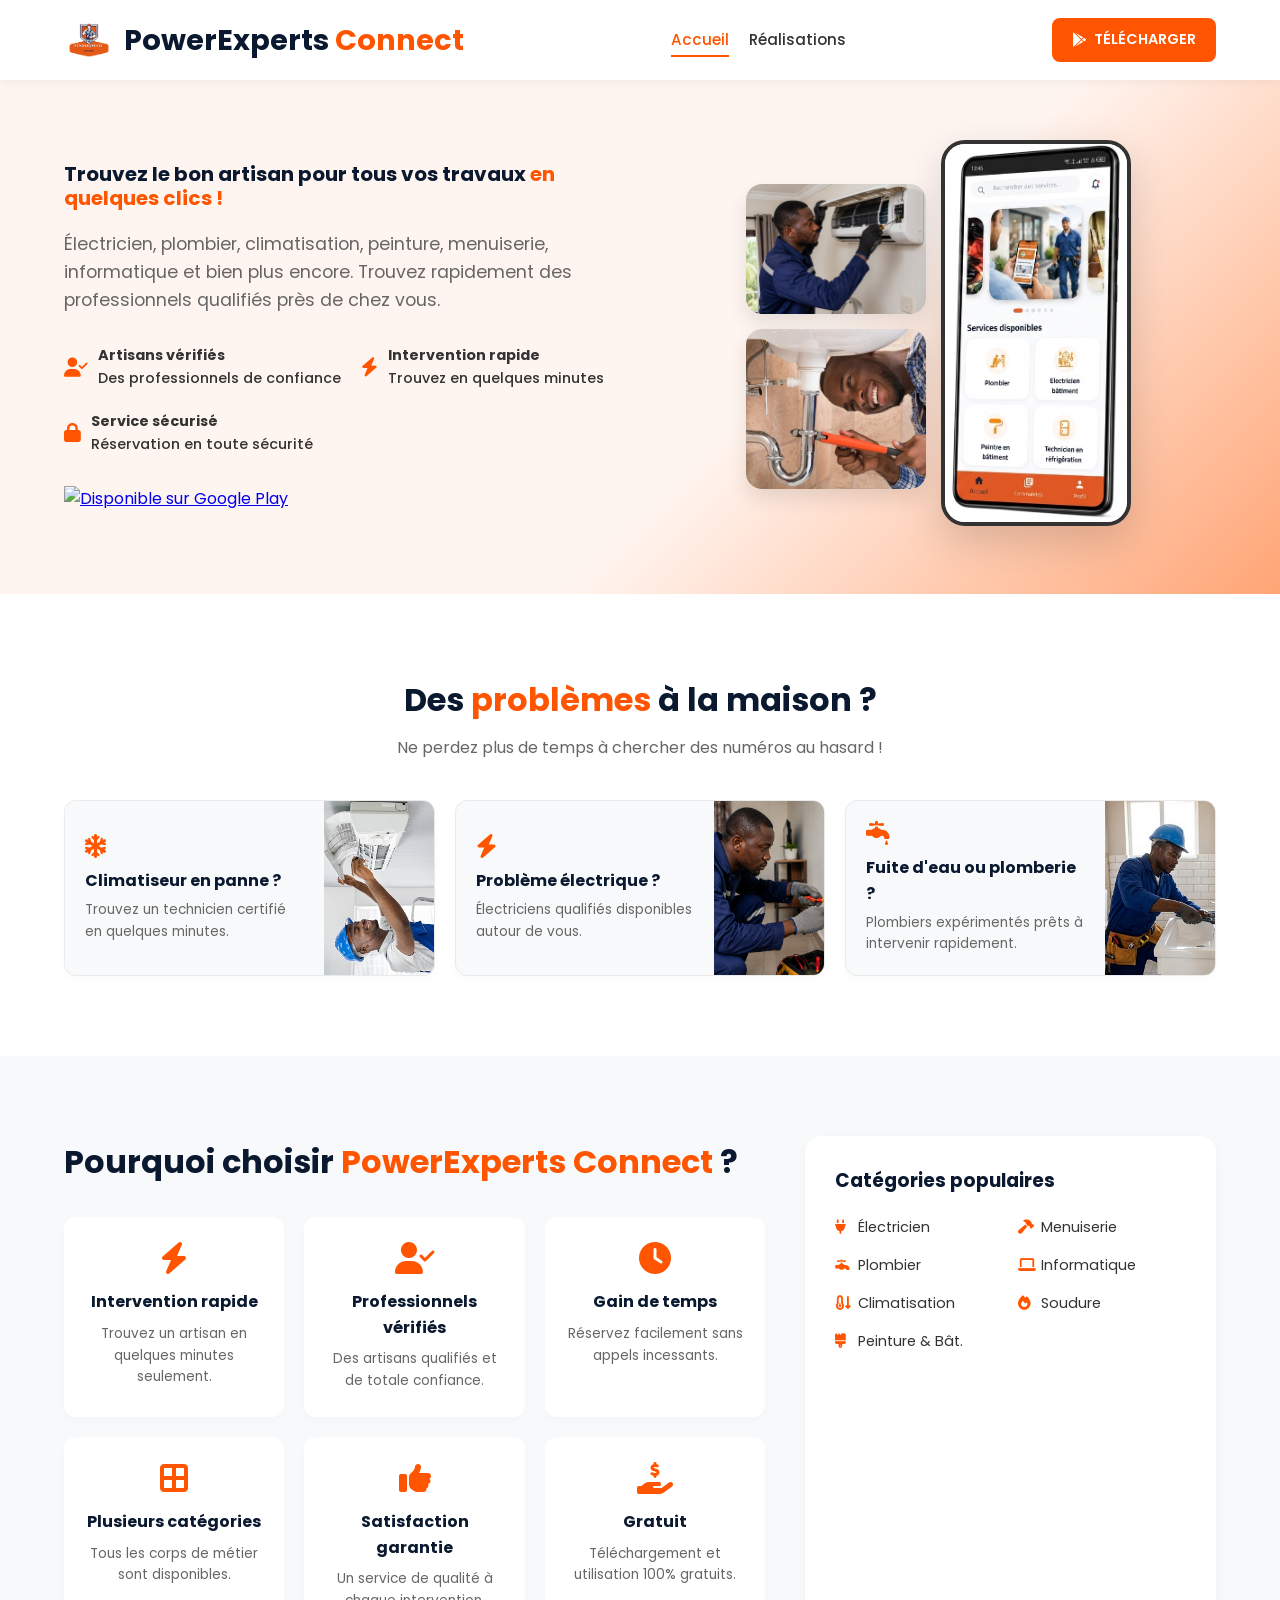
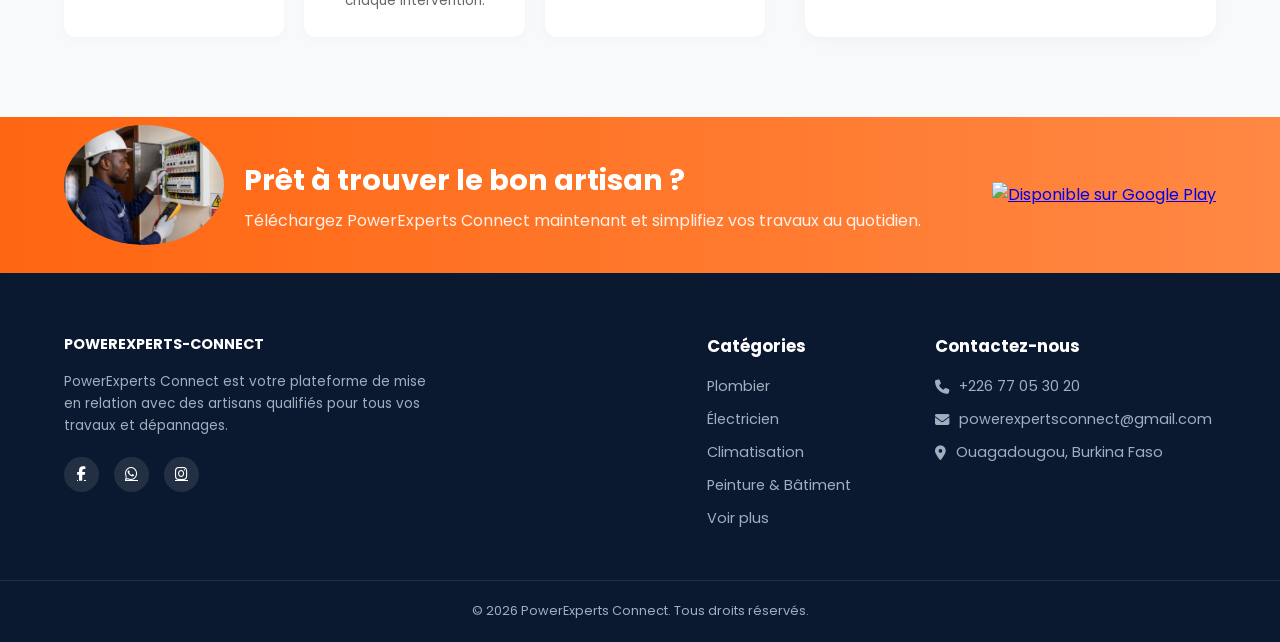
==== index.html @ 09ef93ac "Update index.html" ====
<!DOCTYPE html>
<html lang="fr">
<head>
    <meta charset="UTF-8">
    <meta name="viewport" content="width=device-width, initial-scale=1.0">
    <title>PowerExperts Connect - Trouvez le bon artisan en quelques clics</title>
    <!-- Font Awesome pour les icônes -->
    <link rel="stylesheet" href="https://cdnjs.cloudflare.com/ajax/libs/font-awesome/6.4.0/css/all.min.css">
    <!-- Google Fonts -->
    <link href="https://fonts.googleapis.com/css2?family=Poppins:wght@300;400;500;600;700&display=swap" rel="stylesheet">
    <link rel="stylesheet" href="style.css">
        <!-- Appel de votre fichier JavaScript externe -->
    <script src="script.js"></script>
</body>
</html>

    <!-- Meta Pixel Code -->
    <script>
    !function(f,b,e,v,n,t,s)
    {if(f.fbq)return;n=f.fbq=function(){n.callMethod?
    n.callMethod.apply(n,arguments):n.queue.push(arguments)};
    if(!f._fbq)f._fbq=n;n.push=n;n.loaded=!0;n.version='2.0';
    n.queue=[];t=b.createElement(e);t.async=!0;
    t.src=v;s=b.getElementsByTagName(e)[0];
    s.parentNode.insertBefore(t,s)}(window, document,'script',
    'https://connect.facebook.net/en_US/fbevents.js');
    fbq('init', '599701773181100');
    fbq('track', 'PageView');
    </script>
    <noscript><img height="1" width="1" style="display:none"
    src="https://www.facebook.com/tr?id=599701773181100&ev=PageView&noscript=1"
    /></noscript>
    <!-- End Meta Pixel Code -->
</head>
<body>

    <!-- Voile sombre d'arrière-plan quand le menu glisse (Placé avant le header) -->
    <div class="menu-overlay" id="menu-overlay"></div>

    <!-- --- HEADER / NAVIGATION --- -->
    <header>
        <div class="container">
            <nav>
                <!-- Bouton Menu Burger à gauche -->
                <div class="menu-toggle" id="mobile-menu">
                    <i class="fa-solid fa-bars"></i>
                </div>

                <!-- Logo au centre (sans le div interne superflus) -->
                <div class="logo">
                    <img src="images/logo.png" alt="Logo">
                    <h2>PowerExperts <span>Connect</span></h2>
                </div>

                <!-- Liens du menu (Volet coulissant depuis la gauche) -->
                <ul class="nav-links" id="nav-links">
                    <li class="close-menu" id="close-menu">
                        <i class="fa-solid fa-xmark"></i>
                    </li>
                    <li><a href="#" class="active">Accueil</a></li>
                    <li><a href="./realisation/index.html">Réalisations</a></li>
                </ul>

                <!-- Bouton Télécharger à droite -->
                <a href="https://play.google.com/store/apps/details?id=com.powerexperts.connect" target="_blank" onclick="fbq('track', 'Purchase',{value: 0.00, currency: 'XOF'});" rel="noopener noreferrer" class="btn-orange header-btn">
                    <i class="fa-brands fa-google-play"></i> TÉLÉCHARGER
                </a>
            </nav>
        </div>
    </header>

    <!-- --- HERO SECTION --- -->
    <section class="hero">
        <div class="container hero-grid">
            <div class="hero-content">
                <h1>Trouvez le bon artisan pour tous vos travaux <span>en quelques clics !</span></h1>
                <p>Électricien, plombier, climatisation, peinture, menuiserie, informatique et bien plus encore. Trouvez rapidement des professionnels qualifiés près de chez vous.</p>
                
                <div class="hero-features">
                    <div class="h-feat"><i class="fa-solid fa-user-check"></i> <span><strong>Artisans vérifiés</strong><br>Des professionnels de confiance</span></div>
                    <div class="h-feat"><i class="fa-solid fa-bolt"></i> <span><strong>Intervention rapide</strong><br>Trouvez en quelques minutes</span></div>
                    <div class="h-feat"><i class="fa-solid fa-lock"></i> <span><strong>Service sécurisé</strong><br>Réservation en toute sécurité</span></div>
                </div>

                <a href="https://play.google.com/store/apps/details?id=com.powerexperts.connect" target="_blank" onclick="fbq('track', 'Purchase',{value: 0.00, currency: 'XOF'});" rel="noopener noreferrer">
                    <img src="https://upload.wikimedia.org/wikipedia/commons/7/78/Google_Play_Store_badge_EN.svg" alt="Disponible sur Google Play" class="badge-google">
                </a>
            </div>

            <div class="hero-images">
                <div class="image-stack-left">
                    <div class="img-wrapper h-img-1">
                        <img src="images/technicien-clim.png" alt="Climatisation">
                    </div>
                    <div class="img-wrapper h-img-2">
                        <img src="images/technicien-plomb.jpg" alt="Électricité">
                    </div>
                </div>
                <div class="phone-mockup">
                    <img src="images/intclient.png" alt="Application Mockup" style="width: 100%; border-radius: 24px; border: 4px solid #333;">
                </div>
            </div>
        </div> 
    </section>

    <!-- --- PROBLEMS SECTION --- -->
    <section class="problems">
        <div class="container">
            <h2 class="section-title">Des <span>problèmes</span> à la maison ?</h2>
            <p class="section-subtitle">Ne perdez plus de temps à chercher des numéros au hasard !</p>
            
            <div class="problems-grid">
                <div class="prob-card">
                    <div class="prob-info">
                        <i class="fa-solid fa-snowflake"></i>
                        <h3>Climatiseur en panne ?</h3>
                        <p>Trouvez un technicien certifié en quelques minutes.</p>
                    </div>
                    <img src="images/technicien-clim.jpg" alt="Panne Clim" class="prob-img">
                </div>
                <div class="prob-card">
                    <div class="prob-info">
                        <i class="fa-solid fa-bolt"></i>
                        <h3>Problème électrique ?</h3>
                        <p>Électriciens qualifiés disponibles autour de vous.</p>
                    </div>
                    <img src="images/electricien.png" alt="Panne Électricité" class="prob-img">
                </div>
                <div class="prob-card">
                    <div class="prob-info">
                        <i class="fa-solid fa-faucet-drip"></i>
                        <h3>Fuite d'eau ou plomberie ?</h3>
                        <p>Plombiers expérimentés prêts à intervenir rapidement.</p>
                    </div>
                    <img src="images/plombier.jpg" alt="Fuite Plomberie" class="prob-img">
                </div>
            </div>
        </div>
    </section>

    <!-- --- WHY CHOOSE & CATEGORIES SECTION --- -->
    <section class="why-and-cats">
        <div class="container main-flex-container">
            
            <div class="why-section">
                <h2 class="section-title">Pourquoi choisir <span>PowerExperts Connect</span> ?</h2>
                <div class="why-grid">
                    <div class="why-card">
                        <i class="fa-solid fa-bolt"></i>
                        <h4>Intervention rapide</h4>
                        <p>Trouvez un artisan en quelques minutes seulement.</p>
                    </div>
                    <div class="why-card">
                        <i class="fa-solid fa-user-check"></i>
                        <h4>Professionnels vérifiés</h4>
                        <p>Des artisans qualifiés et de totale confiance.</p>
                    </div>
                    <div class="why-card">
                        <i class="fa-solid fa-clock"></i>
                        <h4>Gain de temps</h4>
                        <p>Réservez facilement sans appels incessants.</p>
                    </div>
                    <div class="why-card">
                        <i class="fa-solid fa-border-all"></i>
                        <h4>Plusieurs catégories</h4>
                        <p>Tous les corps de métier sont disponibles.</p>
                    </div>
                    <div class="why-card">
                        <i class="fa-solid fa-thumbs-up"></i>
                        <h4>Satisfaction garantie</h4>
                        <p>Un service de qualité à chaque intervention.</p>
                    </div>
                    <div class="why-card">
                        <i class="fa-solid fa-hand-holding-dollar"></i>
                        <h4>Gratuit</h4>
                        <p>Téléchargement et utilisation 100% gratuits.</p>
                    </div>
                </div>
            </div>

            <div class="cats-section">
                <h3 style="color: var(--dark-blue); margin-bottom: 15px;">Catégories populaires</h3>
                <ul class="cat-list">
                    <li class="cat-item"><i class="fa-solid fa-plug"></i> Électricien</li>
                    <li class="cat-item"><i class="fa-solid fa-hammer"></i> Menuiserie</li>
                    <li class="cat-item"><i class="fa-solid fa-faucet"></i> Plombier</li>
                    <li class="cat-item"><i class="fa-solid fa-laptop"></i> Informatique</li>
                    <li class="cat-item"><i class="fa-solid fa-temperature-arrow-down"></i> Climatisation</li>
                    <li class="cat-item"><i class="fa-solid fa-fire"></i> Soudure</li>
                    <li class="cat-item"><i class="fa-solid fa-brush"></i> Peinture & Bât.</li>
                </ul>
            </div>

        </div>
    </section>

    <!-- --- CTA BANNER --- -->
    <section class="cta-banner">
        <div class="container cta-flex">
            <div class="cta-left">
                <img src="images/elect.png" alt="Artisan" class="worker-img" style="border-radius: 50%;">
                <div class="cta-text">
                    <h2>Prêt à trouver le bon artisan ?</h2>
                    <p>Téléchargez PowerExperts Connect maintenant et simplifiez vos travaux au quotidien.</p>
                </div>
            </div>
            <div class="cta-right">
                <a href="https://play.google.com/store/apps/details?id=com.powerexperts.connect" target="_blank" onclick="fbq('track', 'Purchase',{value: 0.00, currency: 'XOF'});" rel="noopener noreferrer">
                    <img src="https://upload.wikimedia.org/wikipedia/commons/7/78/Google_Play_Store_badge_EN.svg" alt="Disponible sur Google Play" class="badge-google">
                </a>
            </div>
        </div>
    </section>

    <!-- --- FOOTER --- -->
    <footer>
        <div class="container footer-grid">
            <div class="footer-col">
                <h4 style="color: var(--white); font-weight: 700;">POWEREXPERTS-CONNECT</h4>
                <p style="margin-top: 15px; font-size: 0.85rem;">PowerExperts Connect est votre plateforme de mise en relation avec des artisans qualifiés pour tous vos travaux et dépannages.</p>
                <div class="social-links">
                    <a href="#"><i class="fa-brands fa-facebook-f"></i></a>
                    <a href="#"><i class="fa-brands fa-whatsapp"></i></a>
                    <a href="#"><i class="fa-brands fa-instagram"></i></a>
                </div>
            </div>
            <div class="footer-col">
                <!-- Liens rapides masqués -->
            </div>
            <div class="footer-col">
                <h3>Catégories</h3>
                <ul>
                    <li><a href="#">Plombier</a></li>
                    <li><a href="#">Électricien</a></li>
                    <li><a href="#">Climatisation</a></li>
                    <li><a href="#">Peinture & Bâtiment</a></li>
                    <li><a href="#">Voir plus</a></li>
                </ul>
            </div>
            <div class="footer-col">
                <h3>Contactez-nous</h3>
                <ul class="footer-contact">
                    <li><i class="fa-solid fa-phone"></i> +226 77 05 30 20</li>
                    <li><i class="fa-solid fa-envelope"></i> powerexpertsconnect@gmail.com</li>
                    <li><i class="fa-solid fa-location-dot"></i> Ouagadougou, Burkina Faso</li>
                </ul>
            </div>
        </div>
        <div class="footer-bottom">
            <p>&copy; 2026 PowerExperts Connect. Tous droits réservés.</p>
        </div>
    </footer>

    <!-- Script JavaScript pour l'ouverture/fermeture du menu latéral -->
    <script>
        document.addEventListener('DOMContentLoaded', () => {
            const mobileMenu = document.getElementById('mobile-menu');
            const closeMenu = document.getElementById('close-menu');
            const navLinks = document.getElementById('nav-links');
            const menuOverlay = document.getElementById('menu-overlay');

            if (mobileMenu && closeMenu && navLinks && menuOverlay) {
                // Ouvrir le menu latéral
                mobileMenu.addEventListener('click', () => {
                    navLinks.classList.add('active');
                    menuOverlay.classList.add('active');
                });

                // Fermer le menu latéral
                const hideMenu = () => {
                    navLinks.classList.remove('active');
                    menuOverlay.classList.remove('active');
                };

                closeMenu.addEventListener('click', hideMenu);
                menuOverlay.addEventListener('click', hideMenu);
            }
        });
    </script>
</body>
    </html>
---- style.css ----
/* --- VARIABLES ET CONFIGURATION DE BASE --- */
:root {
    --primary: #FF5500;
    --primary-hover: #e04b00;
    --dark-blue: #0A192F;
    --light-bg: #F8F9FA;
    --text-color: #333333;
    --gray-text: #666666;
    --white: #FFFFFF;
}

/* Sécurité anti-débordement horizontal sur tout le site */
html, body {
    max-width: 100%;
    overflow-x: hidden;
}

* {
    margin: 0;
    padding: 0;
    box-sizing: border-box;
    font-family: 'Poppins', sans-serif;
}

body {
    color: var(--text-color);
    line-height: 1.6;
    background-color: var(--white);
}

.container {
    width: 90%;
    max-width: 1200px;
    margin: 0 auto;
}

/* --- BOUTONS ET BADGES --- */
.btn-orange {
    background-color: var(--primary);
    color: var(--white);
    padding: 10px 20px;
    border-radius: 8px;
    text-decoration: none;
    font-weight: 600;
    font-size: 0.9rem;
    display: inline-flex;
    align-items: center;
    gap: 8px;
    transition: background 0.3s ease, transform 0.2s ease;
    border: none;
    cursor: pointer;
}

.btn-orange:hover {
    background-color: var(--primary-hover);
    transform: translateY(-2px);
}

.badge-google {
    height: 50px;
    transition: transform 0.2s ease;
}

.badge-google:hover {
    transform: scale(1.05);
}

/* --- HEADER & NAVIGATION --- */
header {
    background-color: var(--white);
    box-shadow: 0 2px 10px rgba(0,0,0,0.05);
    position: sticky;
    top: 0;
    z-index: 1000;
}

nav {
    display: flex;
    justify-content: space-between;
    align-items: center;
    padding: 15px 0;
}

.logo {
    display: flex;
    align-items: center;
    gap: 10px;
    font-weight: 700;
    font-size: 1.2rem;
    color: var(--dark-blue);
}

.logo img {
    height: 50px;
}

.logo span {
    color: var(--primary);
}

.nav-links {
    display: flex;
    list-style: none;
    gap: 20px;
}

.nav-links a {
    text-decoration: none;
    color: var(--text-color);
    font-weight: 500;
    font-size: 0.95rem;
    transition: color 0.3s;
}

.nav-links a:hover,
.nav-links a.active {
    color: var(--primary);
}

.nav-links a.active {
    border-bottom: 2px solid var(--primary);
    padding-bottom: 5px;
}

/* Bouton de fermeture du menu (Masqué par défaut sur PC) */
.close-menu {
    display: none;
}

.menu-toggle {
    display: none;
    font-size: 1.5rem;
    cursor: pointer;
    color: var(--dark-blue);
}

/* Voile d'arrière-plan (Masqué par défaut) */
.menu-overlay {
    display: none;
    position: fixed;
    top: 0;
    left: 0;
    width: 100%;
    height: 100vh;
    background: rgba(0, 0, 0, 0.5);
    z-index: 1500;
}

/* --- HERO SECTION --- */
.hero {
    background: linear-gradient(135deg, #FFF5F0 60%, #FFA575 100%);
    padding: 60px 0;
    position: relative;
    overflow: hidden;
}

.hero-grid {
    display: grid;
    grid-template-columns: 1fr 1fr;
    gap: 40px;
    align-items: center;
}

.hero-content h1 {
    font-size: 1.25rem;
    color: var(--dark-blue);
    line-height: 1.2;
    margin-bottom: 20px;
}

.hero-content h1 span {
    color: var(--primary);
}

.hero-content p {
    font-size: 1.1rem;
    color: var(--gray-text);
    margin-bottom: 30px;
}

.hero-features {
    display: flex;
    gap: 20px;
    margin-bottom: 30px;
    flex-wrap: wrap;
}

.h-feat {
    display: flex;
    align-items: center;
    gap: 10px;
    font-size: 0.9rem;
    font-weight: 500;
}

.h-feat i {
    color: var(--primary);
    font-size: 1.2rem;
}

.hero-images {
    display: flex;
    gap: 15px;
    align-items: center;
    justify-content: center;
}

.image-stack-left {
    display: flex;
    flex-direction: column;
    gap: 15px;
}

.img-wrapper {
    border-radius: 16px;
    overflow: hidden;
    box-shadow: 0 10px 20px rgba(0,0,0,0.1);
}

.img-wrapper img {
    width: 100%;
    height: 100%;
    object-fit: cover;
    display: block;
}

.h-img-1 { width: 180px; height: 130px; }
.h-img-2 { width: 180px; height: 160px; }
.phone-mockup { width: 190px; height: auto; filter: drop-shadow(0px 15px 20px rgba(0,0,0,0.15)); }

/* --- SECTION PROBLEMES --- */
.problems {
    padding: 80px 0;
    text-align: center;
}

.section-title {
    font-size: 2rem;
    color: var(--dark-blue);
    margin-bottom: 10px;
}

.section-title span {
    color: var(--primary);
}

.section-subtitle {
    color: var(--gray-text);
    margin-bottom: 40px;
}

.problems-grid {
    display: grid;
    grid-template-columns: repeat(3, 1fr);
    gap: 20px;
}

.prob-card {
    background: var(--light-bg);
    border-radius: 12px;
    display: flex;
    align-items: center;
    overflow: hidden;
    text-align: left;
    box-shadow: 0 4px 6px rgba(0,0,0,0.02);
    border: 1px solid #EAEAEA;
}

.prob-info {
    padding: 20px;
    flex: 1;
}

.prob-info i {
    font-size: 1.5rem;
    color: var(--primary);
    margin-bottom: 10px;
    display: block;
}

.prob-info h3 {
    font-size: 1rem;
    margin-bottom: 5px;
    color: var(--dark-blue);
}

.prob-info p {
    font-size: 0.85rem;
    color: var(--gray-text);
}

.prob-img {
    width: 110px;
    height: 100%;
    object-fit: cover;
}

/* --- WHY CHOOSE & CATEGORIES --- */
.why-and-cats {
    background-color: var(--light-bg);
    padding: 80px 0;
}

.main-flex-container {
    display: flex;
    gap: 40px;
}

.why-section {
    flex: 2;
}

.cats-section {
    flex: 1;
    background: var(--white);
    padding: 30px;
    border-radius: 16px;
    box-shadow: 0 4px 15px rgba(0,0,0,0.03);
}

.why-grid {
    display: grid;
    grid-template-columns: repeat(3, 1fr);
    gap: 20px;
    margin-top: 30px;
}

.why-card {
    background: var(--white);
    padding: 25px 20px;
    border-radius: 12px;
    text-align: center;
    box-shadow: 0 4px 10px rgba(0,0,0,0.02);
}

.why-card i {
    font-size: 2rem;
    color: var(--primary);
    margin-bottom: 15px;
}

.why-card h4 {
    font-size: 1rem;
    margin-bottom: 8px;
    color: var(--dark-blue);
}

.why-card p {
    font-size: 0.85rem;
    color: var(--gray-text);
}

.cat-list {
    display: grid;
    grid-template-columns: 1fr 1fr;
    gap: 15px;
    margin: 20px 0;
    list-style: none;
}

.cat-item {
    display: flex;
    align-items: center;
    gap: 8px;
    font-size: 0.9rem;
    color: var(--text-color);
}

.cat-item i {
    color: var(--primary);
    width: 15px;
}

/* --- BANNIERE CTA --- */
.cta-banner {
    background: linear-gradient(90deg, #FF6611 0%, #FF8844 100%);
    padding: 40px 0;
    color: var(--white);
}

.cta-flex {
    display: flex;
    justify-content: space-between;
    align-items: center;
    gap: 20px;
}

.cta-left {
    display: flex;
    align-items: center;
    gap: 20px;
}

.worker-img {
    height: 120px;
    margin-top: -60px;
    margin-bottom: -40px;
    object-fit: contain;
}

.cta-text h2 {
    font-size: 1.8rem;
    margin-bottom: 5px;
}

.cta-text p {
    font-size: 1rem;
    opacity: 0.9;
}

/* --- FOOTER --- */
footer {
    background-color: var(--dark-blue);
    color: #A0AEC0;
    padding: 60px 0 20px 0;
    font-size: 0.9rem;
}

.footer-grid {
    display: grid;
    grid-template-columns: 2fr 1fr 1fr 1.5fr;
    gap: 40px;
    margin-bottom: 40px;
}

.footer-col h3, .footer-col h4 {
    color: var(--white);
    margin-bottom: 15px;
}

.footer-col ul {
    list-style: none;
}

.footer-col ul li {
    margin-bottom: 10px;
}

.footer-col ul li a {
    color: #A0AEC0;
    text-decoration: none;
    transition: color 0.3s;
}

.footer-col ul li a:hover {
    color: var(--white);
}

.footer-contact li {
    display: flex;
    align-items: center;
    gap: 10px;
    margin-bottom: 12px;
}

.social-links {
    display: flex;
    gap: 15px;
    margin-top: 20px;
}

.social-links a {
    color: var(--white);
    background: rgba(255,255,255,0.1);
    width: 35px;
    height: 35px;
    display: flex;
    align-items: center;
    justify-content: center;
    border-radius: 50%;
    transition: background 0.3s;
}

.social-links a:hover {
    background: var(--primary);
}

.footer-bottom {
    text-align: center;
    border-top: 1px solid rgba(255,255,255,0.1);
    padding-top: 20px;
    font-size: 0.8rem;
}

/* ==========================================
   OPTIMISATION RESPONSIVE (TABLETTE & MOBILE)
   ========================================== */

/* TABLETTES (Moins de 992px) */
@media (max-width: 992px) {
    .hero-grid, 
    .problems-grid, 
    .main-flex-container {
        grid-template-columns: 1fr;
    }

    .main-flex-container {
        flex-direction: column;
    }

    .footer-grid {
        grid-template-columns: 1fr 1fr;
    }

    .hero-content {
        text-align: center;
    }

    .hero-features {
        justify-content: center;
    }

    .cta-flex, .cta-left {
        flex-direction: column;
        text-align: center;
    }

    .worker-img {
        display: none;
    }
}

/* SMARTPHONES ANDROID (Moins de 768px) */
@media (max-width: 768px) {
    nav {
        padding: 10px 0;
        gap: 8px;
    }

    .logo img {
        height: 26px;
    }

    .logo {
        font-size: 0.75rem;
        white-space: nowrap;
    }

    .menu-toggle {
        display: block;
    }

    /* --- PANNEAU COULISSANT DU MENU (DEPUIS LA GAUCHE) --- */
    .nav-links {
        display: flex;
        flex-direction: column;
        position: fixed;
        top: 0;
        left: -280px; /* Masqué hors écran sur la gauche */
        width: 250px;
        height: 100vh;
        background-color: var(--white);
        box-shadow: 2px 0 10px rgba(0, 0, 0, 0.15);
        padding: 60px 20px 20px 25px;
        gap: 20px;
        z-index: 2000;
        transition: left 0.3s ease-in-out;
    }

    /* Classe activée en JS lors du clic sur le burger */
    .nav-links.active {
        left: 0;
    }

    /* Croix de fermeture du menu mobile */
    .close-menu {
        display: block;
        position: absolute;
        top: 20px;
        right: 20px;
        font-size: 1.5rem;
        cursor: pointer;
        color: var(--dark-blue);
    }

    /* Voile sombre d'arrière-plan */
    .menu-overlay.active {
        display: block;
    }

    /* Bouton d'en-tête compact */
    .header-btn {
        padding: 5px 8px;
        font-size: 0.65rem;
        white-space: nowrap;
    }

    .hero {
        padding: 30px 0;
    }

    .hero-content h1 {
        font-size: 1.4rem;
    }

    .hero-content p {
        font-size: 0.95rem;
    }

    .hero-features {
        flex-direction: column;
        align-items: center;
    }

    .h-feat {
        width: 100%;
        max-width: 280px;
        justify-content: flex-start;
    }

    /* AFFICHAGE DES 3 IMAGES SUR MOBILE */
    .hero-images {
        display: flex;
        gap: 10px;
        align-items: center;
        justify-content: center;
        width: 100%;
        margin-top: 20px;
    }

    .image-stack-left {
        display: flex;
        flex-direction: column;
        gap: 8px;
    }

    .h-img-1 { 
        width: 100px; 
        height: 75px; 
    }
    
    .h-img-2 { 
        width: 100px; 
        height: 90px; 
    }

    .phone-mockup { 
        width: 120px; 
        height: auto; 
    }

    /* Grilles adaptées pour mobile */
    .problems-grid,
    .why-grid,
    .footer-grid {
        grid-template-columns: 1fr;
    }

    .prob-card {
        flex-direction: column;
        text-align: center;
    }

    .prob-img {
        width: 100%;
        height: 140px;
    }

    .cat-list {
        grid-template-columns: 1fr;
    }
    }
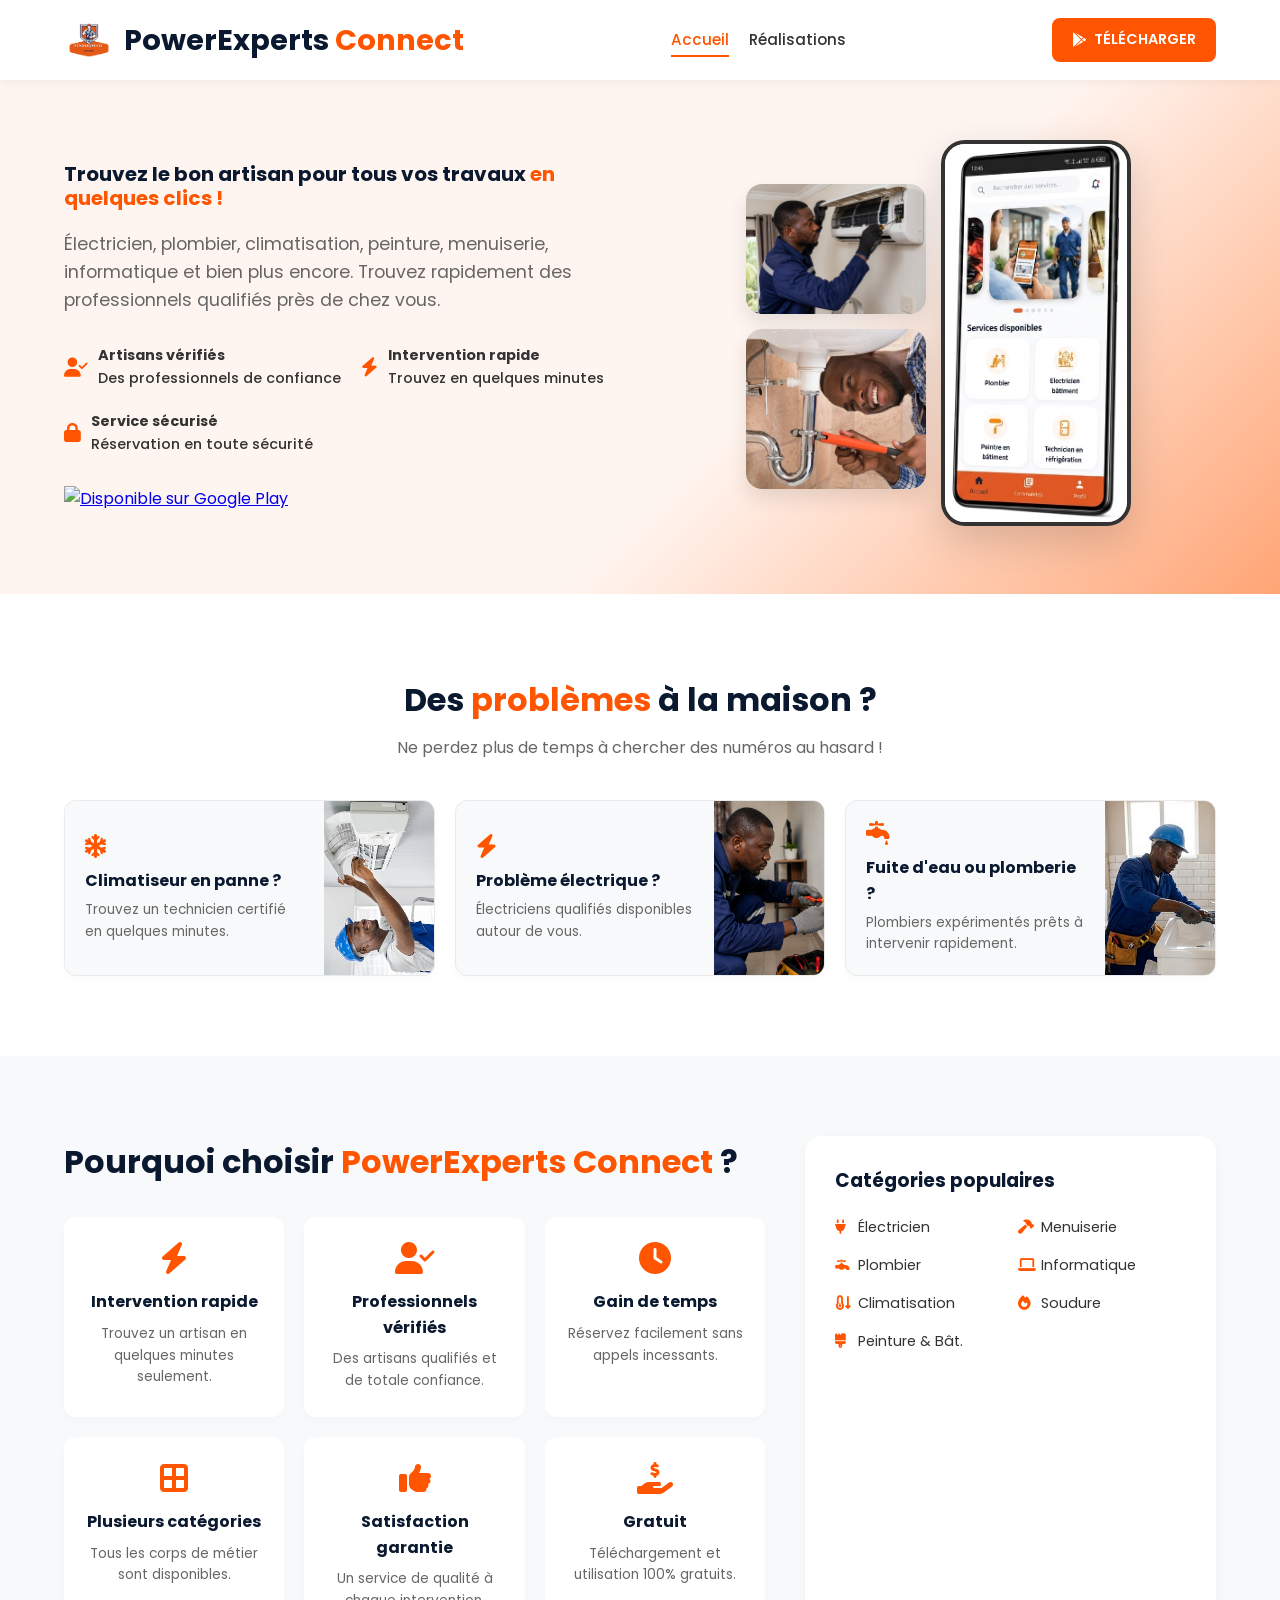
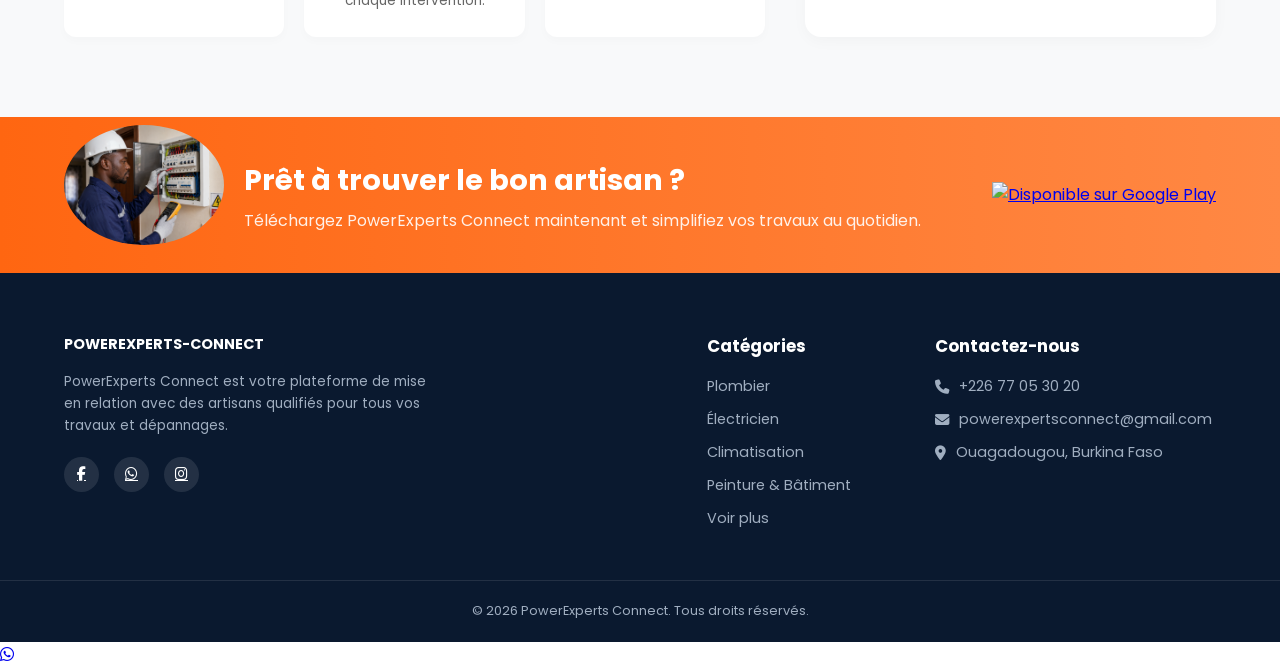
==== commit 567c64c3: "Update index.html" ====
--- a/index.html
+++ b/index.html
@@ -9,10 +9,6 @@
     <!-- Google Fonts -->
     <link href="https://fonts.googleapis.com/css2?family=Poppins:wght@300;400;500;600;700&display=swap" rel="stylesheet">
     <link rel="stylesheet" href="style.css">
-        <!-- Appel de votre fichier JavaScript externe -->
-    <script src="script.js"></script>
-</body>
-</html>
 
     <!-- Meta Pixel Code -->
     <script>
@@ -34,7 +30,7 @@
 </head>
 <body>
 
-    <!-- Voile sombre d'arrière-plan quand le menu glisse (Placé avant le header) -->
+    <!-- Voile sombre d'arrière-plan quand le menu glisse -->
     <div class="menu-overlay" id="menu-overlay"></div>
 
     <!-- --- HEADER / NAVIGATION --- -->
@@ -46,7 +42,7 @@
                     <i class="fa-solid fa-bars"></i>
                 </div>
 
-                <!-- Logo au centre (sans le div interne superflus) -->
+                <!-- Logo au centre -->
                 <div class="logo">
                     <img src="images/logo.png" alt="Logo">
                     <h2>PowerExperts <span>Connect</span></h2>
@@ -58,7 +54,7 @@
                         <i class="fa-solid fa-xmark"></i>
                     </li>
                     <li><a href="#" class="active">Accueil</a></li>
-                    <li><a href="./realisation/index.html">Réalisations</a></li>
+                    <li><a href="realisation/index.html">Réalisations</a></li>
                 </ul>
 
                 <!-- Bouton Télécharger à droite -->
@@ -251,32 +247,16 @@
         </div>
     </footer>
 
-    <!-- Script JavaScript pour l'ouverture/fermeture du menu latéral -->
-    <script>
-        document.addEventListener('DOMContentLoaded', () => {
-            const mobileMenu = document.getElementById('mobile-menu');
-            const closeMenu = document.getElementById('close-menu');
-            const navLinks = document.getElementById('nav-links');
-            const menuOverlay = document.getElementById('menu-overlay');
-
-            if (mobileMenu && closeMenu && navLinks && menuOverlay) {
-                // Ouvrir le menu latéral
-                mobileMenu.addEventListener('click', () => {
-                    navLinks.classList.add('active');
-                    menuOverlay.classList.add('active');
-                });
-
-                // Fermer le menu latéral
-                const hideMenu = () => {
-                    navLinks.classList.remove('active');
-                    menuOverlay.classList.remove('active');
-                };
-
-                closeMenu.addEventListener('click', hideMenu);
-                menuOverlay.addEventListener('click', hideMenu);
-            }
-        });
-    </script>
+    <!-- --- BOUTON FLOTTANT WHATSAPP --- -->
+    <a href="https://wa.me/22677053020?text=Bonjour%20PowerExperts%20Connect.%20Je%20vous%20contacte%20via%20votre%20site%20web.%20Voici%20mon%20besoin%20%3A" 
+       class="whatsapp-float" 
+       target="_blank" 
+       rel="noopener noreferrer" 
+       onclick="fbq('track', 'Purchase', {value: 0.00, currency: 'XOF'});">
+        <i class="fa-brands fa-whatsapp"></i>
+    </a>
+
+    <!-- Script JavaScript pour le menu mobile -->
+    <script src="script.js"></script>
 </body>
-    </html>
-                    
+</html>
--- a/style.css
+++ b/style.css
@@ -660,4 +660,10 @@
         grid-template-columns: 1fr;
     }
     }
+@media (max-width: 768px) {
+    .logo h2 {
+        font-size: 0.75rem !important;
+    }
+        }
     
+    
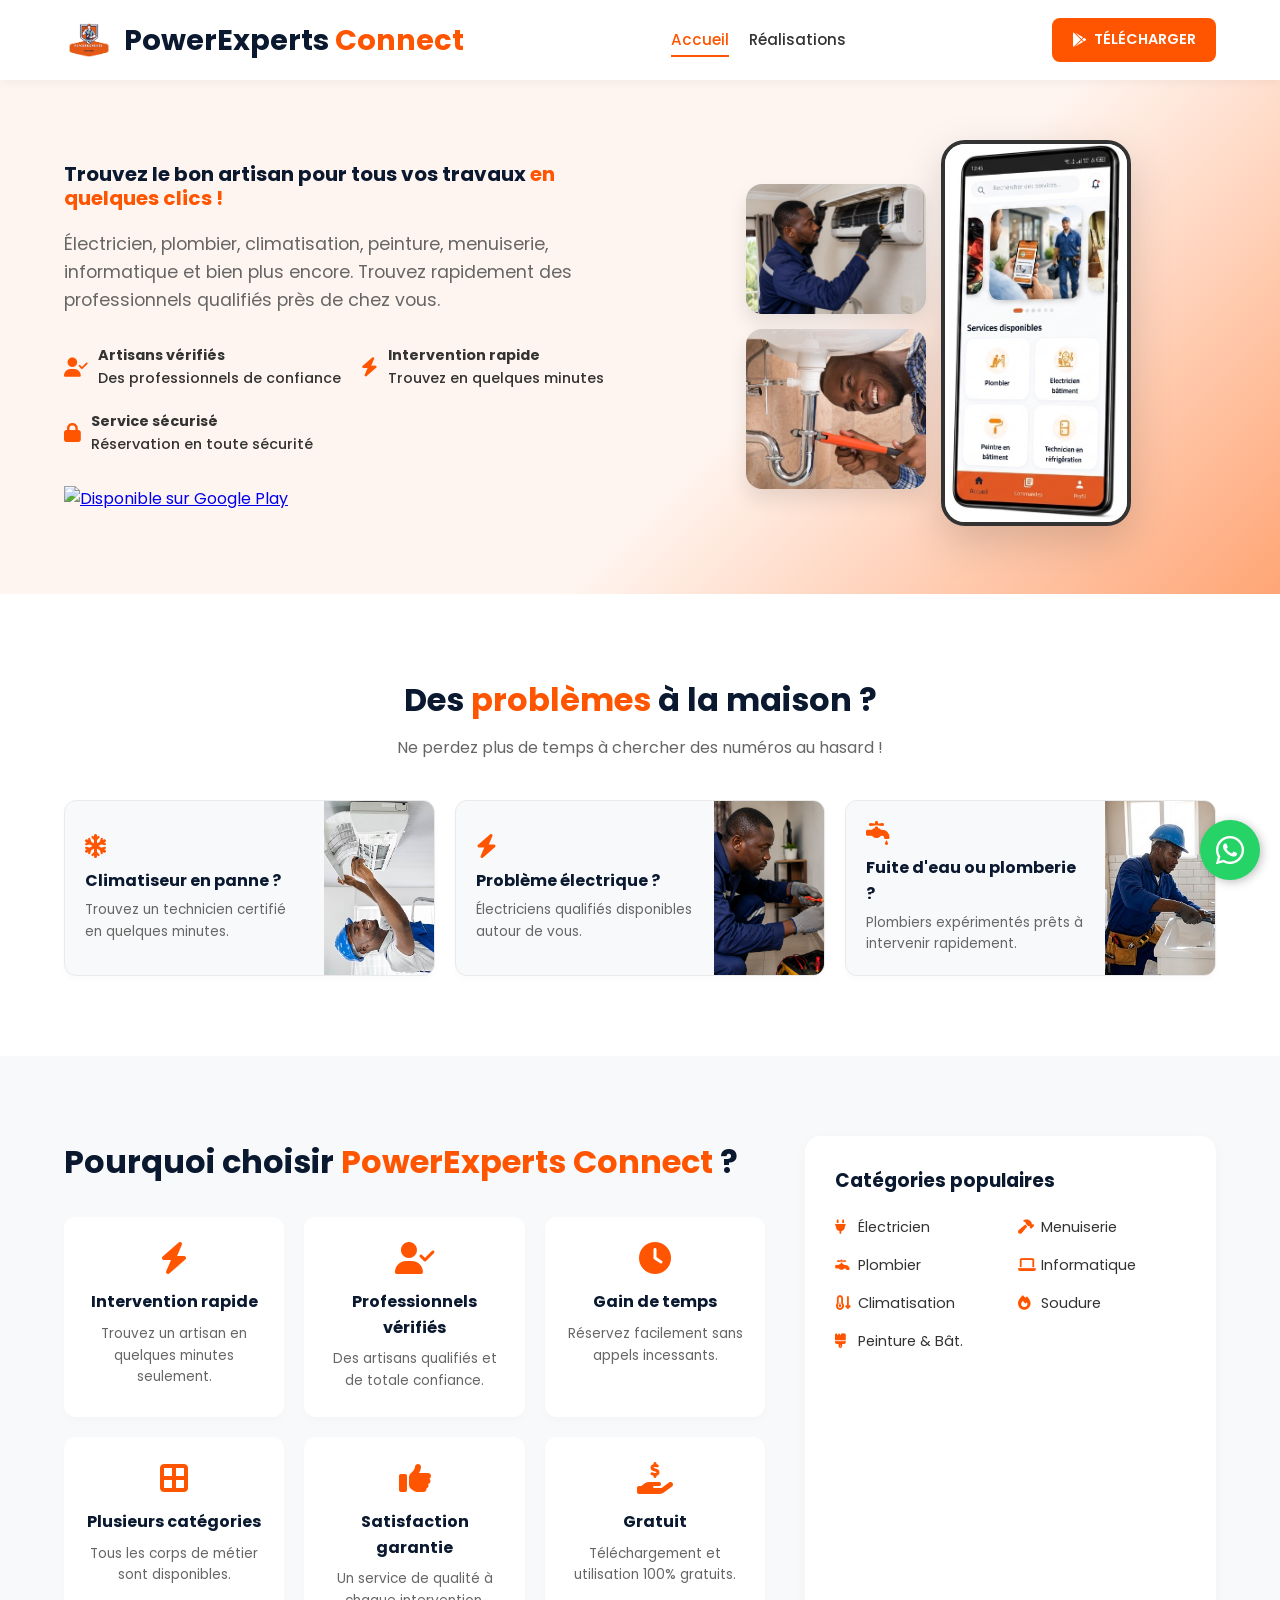
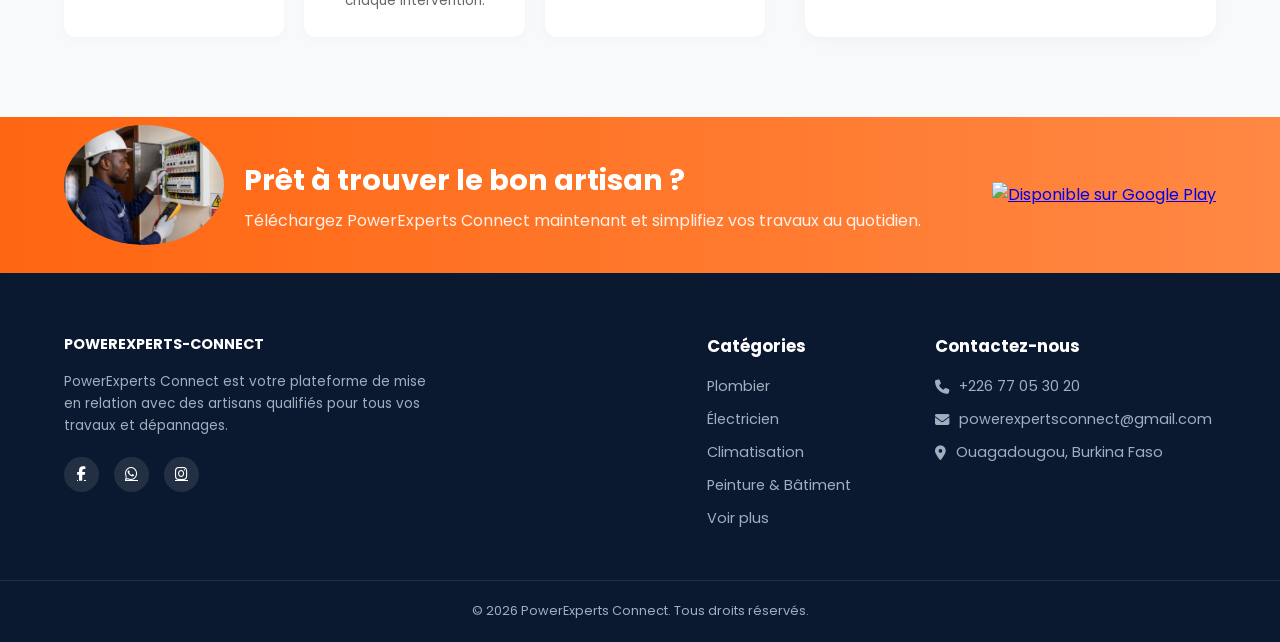
==== commit 717ec094: "Update index.html" ====
--- a/index.html
+++ b/index.html
@@ -248,7 +248,7 @@
     </footer>
 
     <!-- --- BOUTON FLOTTANT WHATSAPP --- -->
-    <a href="https://wa.me/22677053020?text=Bonjour%20PowerExperts%20Connect.%20Je%20vous%20contacte%20via%20votre%20site%20web.%20Voici%20mon%20besoin%20%3A" 
+    <a href="https://wa.me/22602939134?text=Bonjour%20PowerExperts%20Connect.%20Je%20vous%20contacte%20via%20votre%20site%20web.%20Voici%20mon%20besoin%20%3A" 
        class="whatsapp-float" 
        target="_blank" 
        rel="noopener noreferrer" 
--- a/style.css
+++ b/style.css
@@ -482,6 +482,33 @@
     font-size: 0.8rem;
 }
 
+/* --- BOUTON FLOTTANT WHATSAPP --- */
+.whatsapp-float {
+    position: fixed;
+    bottom: 20px;
+    right: 20px;
+    width: 60px;
+    height: 60px;
+    background-color: #25d366;
+    color: #FFF;
+    border-radius: 50px;
+    text-align: center;
+    font-size: 32px;
+    box-shadow: 2px 2px 10px rgba(0, 0, 0, 0.25);
+    z-index: 1000;
+    display: flex;
+    align-items: center;
+    justify-content: center;
+    text-decoration: none;
+    transition: transform 0.3s ease, background-color 0.3s ease;
+}
+
+.whatsapp-float:hover {
+    transform: scale(1.1);
+    background-color: #128c7e;
+    color: #FFF;
+}
+
 /* ==========================================
    OPTIMISATION RESPONSIVE (TABLETTE & MOBILE)
    ========================================== */
@@ -534,6 +561,10 @@
     .logo {
         font-size: 0.75rem;
         white-space: nowrap;
+    }
+
+    .logo h2 {
+        font-size: 0.75rem !important;
     }
 
     .menu-toggle {
@@ -659,11 +690,13 @@
     .cat-list {
         grid-template-columns: 1fr;
     }
-    }
-@media (max-width: 768px) {
-    .logo h2 {
-        font-size: 0.75rem !important;
-    }
-        }
-    
-    
+
+    /* Ajustement du bouton flottant WhatsApp sur mobile */
+    .whatsapp-float {
+        width: 50px;
+        height: 50px;
+        font-size: 28px;
+        bottom: 15px;
+        right: 15px;
+    }
+}
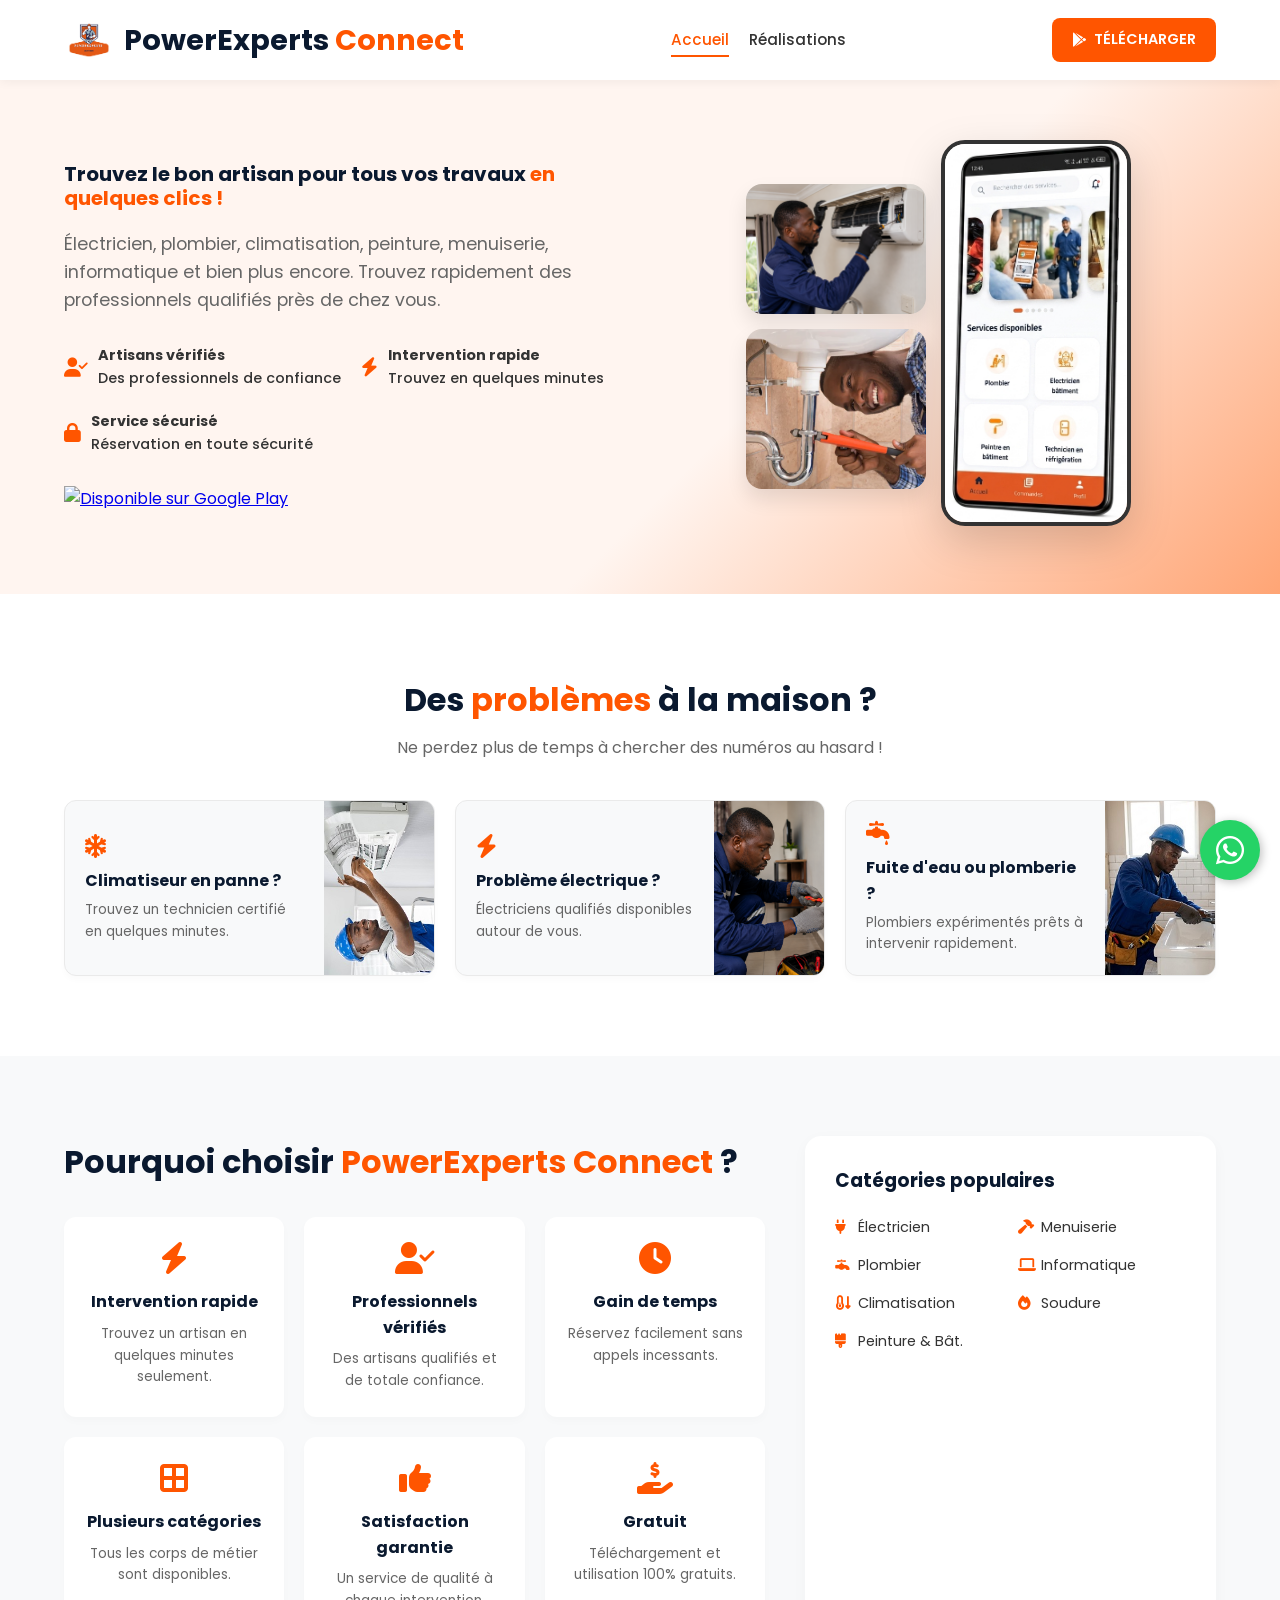
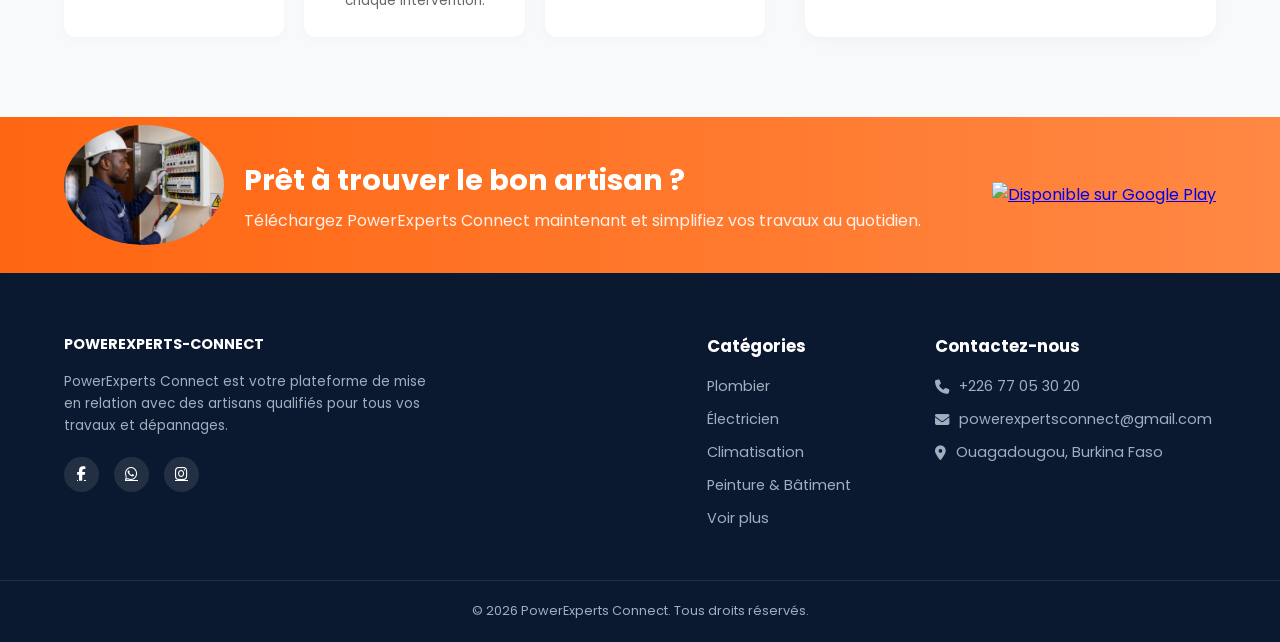
==== commit 6b0b7a36: "Update index.html" ====
--- a/index.html
+++ b/index.html
@@ -58,7 +58,7 @@
                 </ul>
 
                 <!-- Bouton Télécharger à droite -->
-                <a href="https://play.google.com/store/apps/details?id=com.powerexperts.connect" target="_blank" onclick="fbq('track', 'Purchase',{value: 0.00, currency: 'XOF'});" rel="noopener noreferrer" class="btn-orange header-btn">
+                <a href="https://play.google.com/store/apps/details?id=com.powerexperts.connect" target="_blank" onclick="fbq('track', 'Purchase',{value: 1, currency: 'XOF'});" rel="noopener noreferrer" class="btn-orange header-btn">
                     <i class="fa-brands fa-google-play"></i> TÉLÉCHARGER
                 </a>
             </nav>
@@ -78,7 +78,7 @@
                     <div class="h-feat"><i class="fa-solid fa-lock"></i> <span><strong>Service sécurisé</strong><br>Réservation en toute sécurité</span></div>
                 </div>
 
-                <a href="https://play.google.com/store/apps/details?id=com.powerexperts.connect" target="_blank" onclick="fbq('track', 'Purchase',{value: 0.00, currency: 'XOF'});" rel="noopener noreferrer">
+                <a href="https://play.google.com/store/apps/details?id=com.powerexperts.connect" target="_blank" onclick="fbq('track', 'Purchase',{value: 1, currency: 'XOF'});" rel="noopener noreferrer">
                     <img src="https://upload.wikimedia.org/wikipedia/commons/7/78/Google_Play_Store_badge_EN.svg" alt="Disponible sur Google Play" class="badge-google">
                 </a>
             </div>
@@ -201,7 +201,7 @@
                 </div>
             </div>
             <div class="cta-right">
-                <a href="https://play.google.com/store/apps/details?id=com.powerexperts.connect" target="_blank" onclick="fbq('track', 'Purchase',{value: 0.00, currency: 'XOF'});" rel="noopener noreferrer">
+                <a href="https://play.google.com/store/apps/details?id=com.powerexperts.connect" target="_blank" onclick="fbq('track', 'Purchase',{value: 1, currency: 'XOF'});" rel="noopener noreferrer">
                     <img src="https://upload.wikimedia.org/wikipedia/commons/7/78/Google_Play_Store_badge_EN.svg" alt="Disponible sur Google Play" class="badge-google">
                 </a>
             </div>
@@ -252,7 +252,7 @@
        class="whatsapp-float" 
        target="_blank" 
        rel="noopener noreferrer" 
-       onclick="fbq('track', 'Purchase', {value: 0.00, currency: 'XOF'});">
+       onclick="fbq('track', 'Purchase', {value: 1, currency: 'XOF'});">
         <i class="fa-brands fa-whatsapp"></i>
     </a>
 
--- a/style.css
+++ b/style.css
@@ -12,7 +12,7 @@
 /* Sécurité anti-débordement horizontal sur tout le site */
 html, body {
     max-width: 100%;
-    overflow-x: hidden;
+    overflow-x: clip;
 }
 
 * {
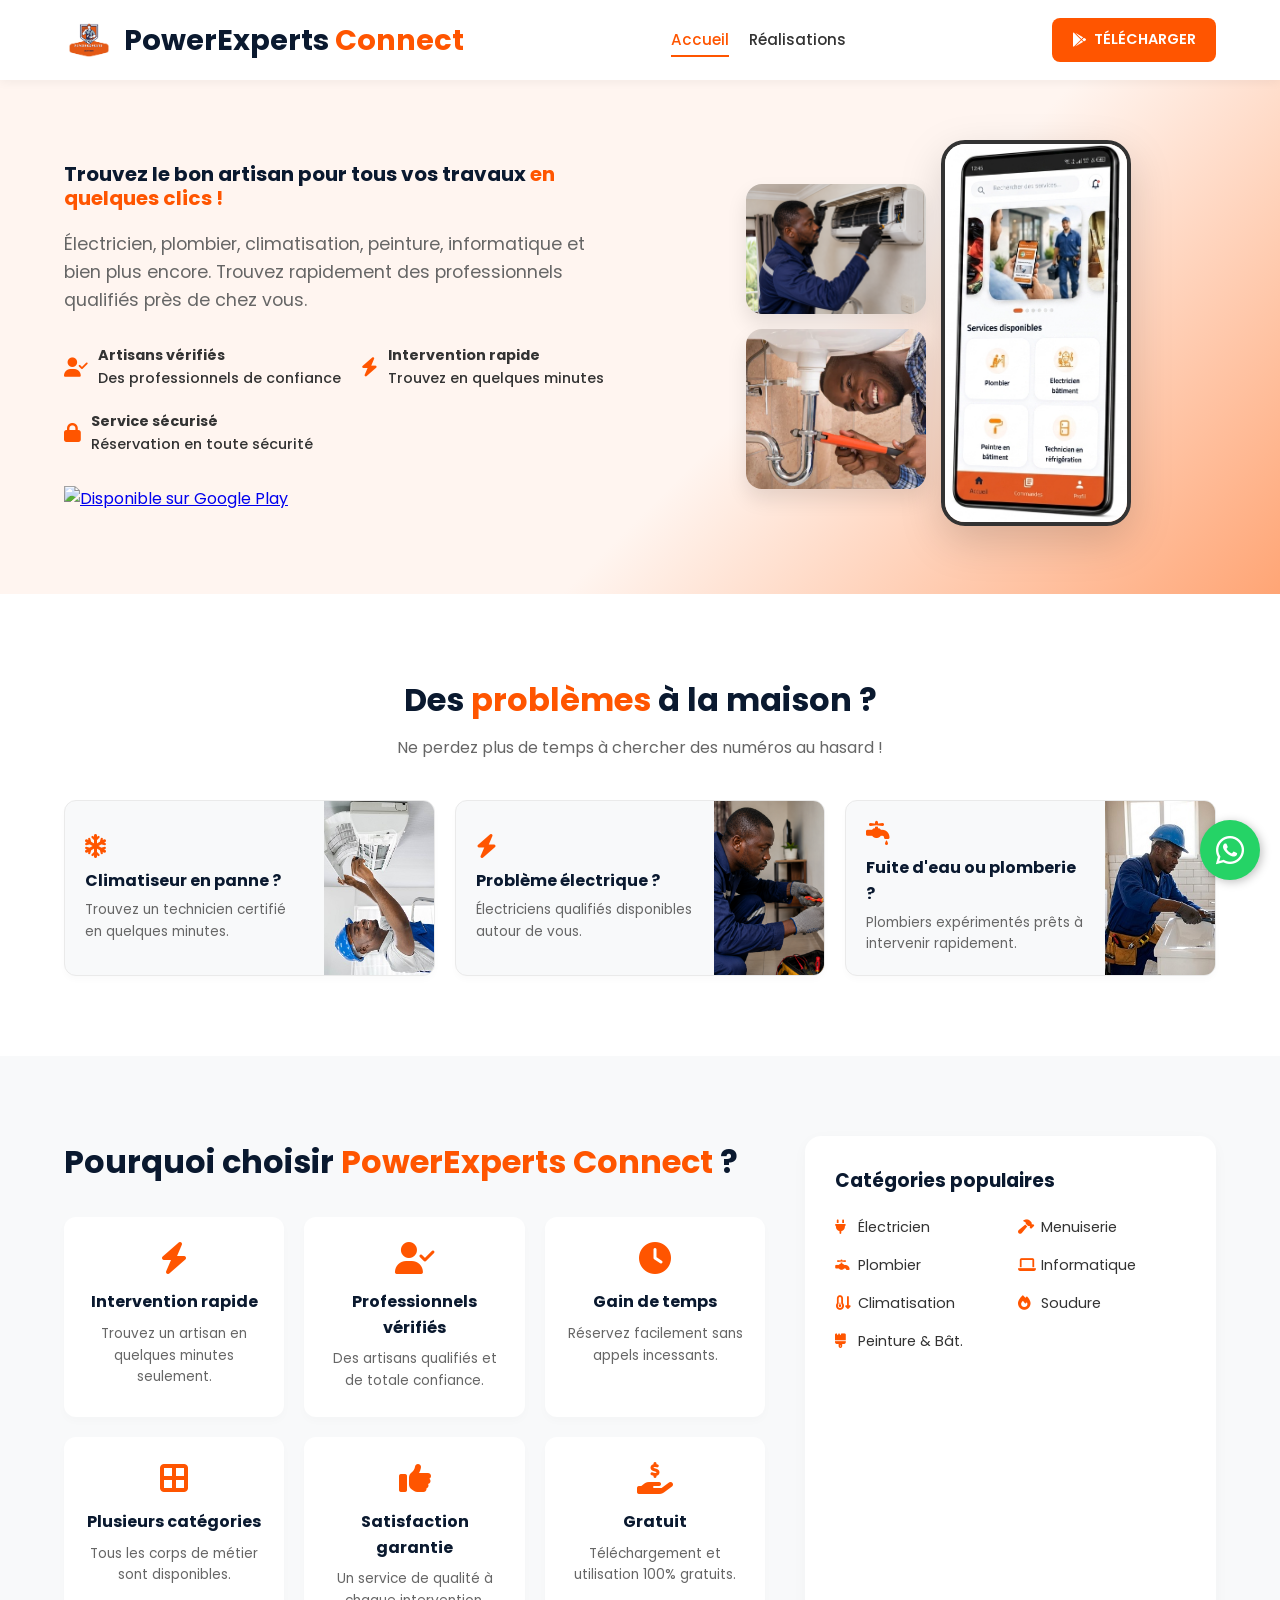
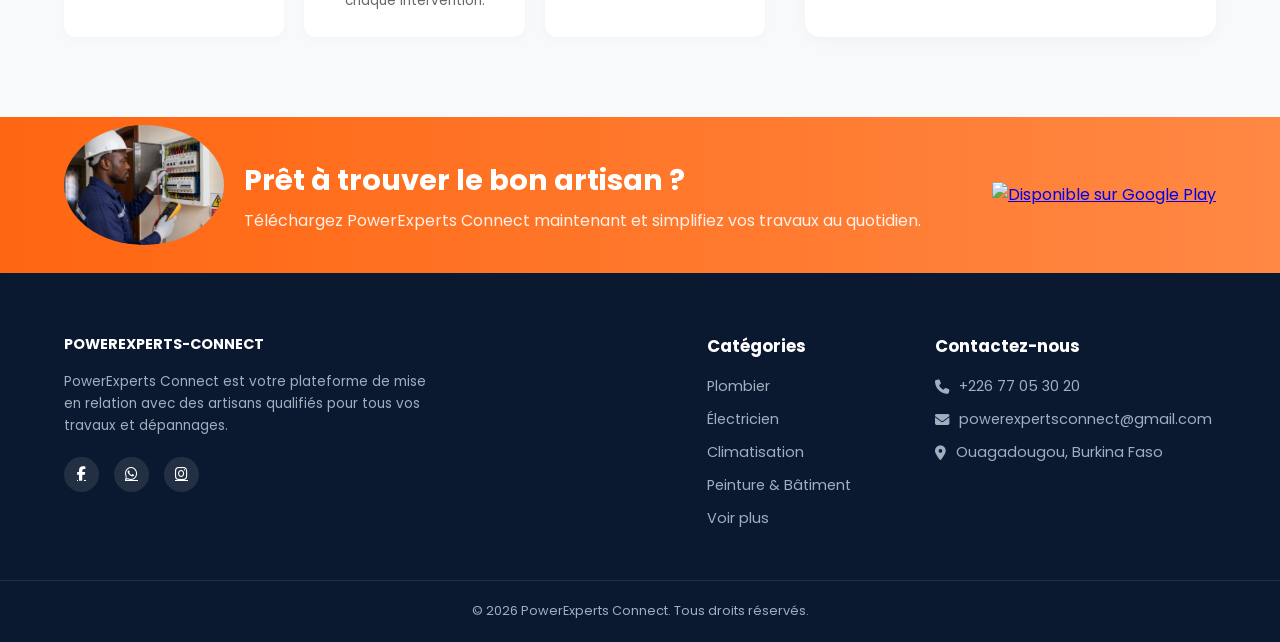
==== commit 7611215c: "Update index.html" ====
--- a/index.html
+++ b/index.html
@@ -70,7 +70,7 @@
         <div class="container hero-grid">
             <div class="hero-content">
                 <h1>Trouvez le bon artisan pour tous vos travaux <span>en quelques clics !</span></h1>
-                <p>Électricien, plombier, climatisation, peinture, menuiserie, informatique et bien plus encore. Trouvez rapidement des professionnels qualifiés près de chez vous.</p>
+                <p>Électricien, plombier, climatisation, peinture, informatique et bien plus encore. Trouvez rapidement des professionnels qualifiés près de chez vous.</p>
                 
                 <div class="hero-features">
                     <div class="h-feat"><i class="fa-solid fa-user-check"></i> <span><strong>Artisans vérifiés</strong><br>Des professionnels de confiance</span></div>
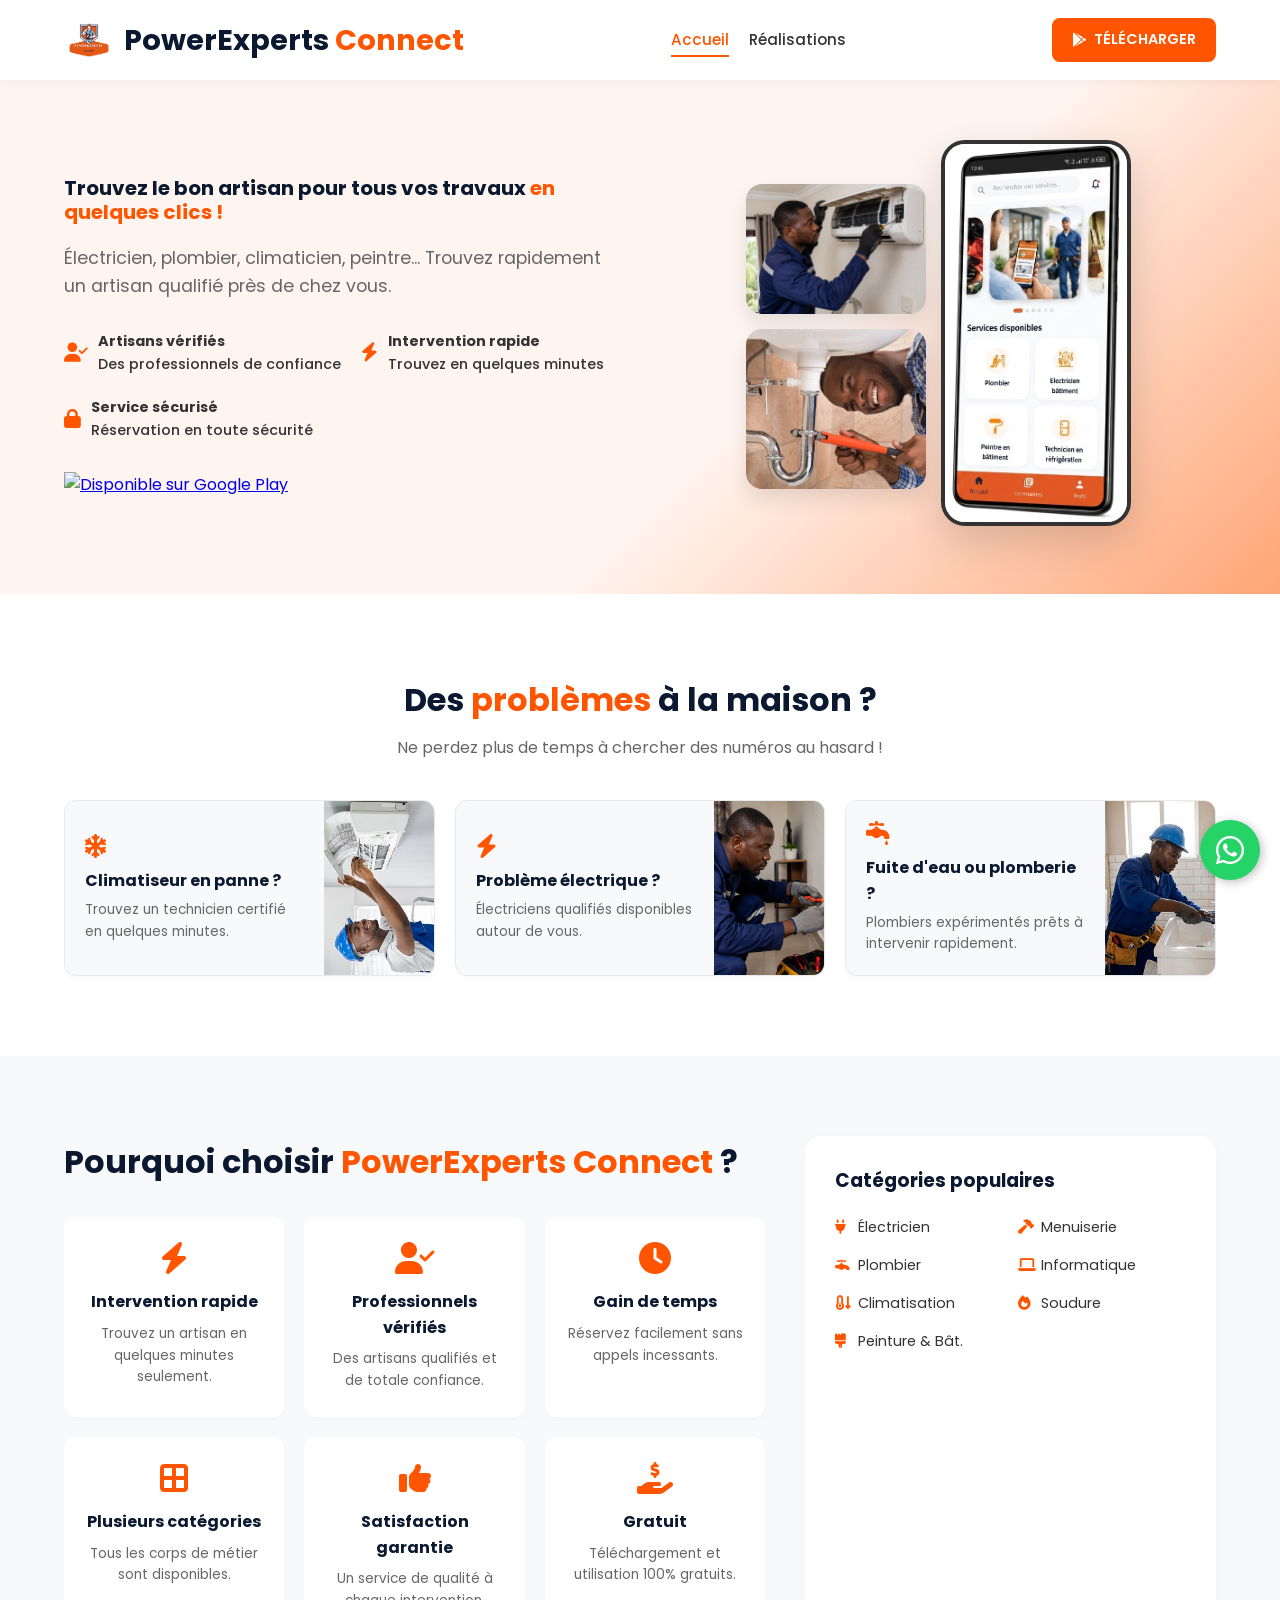
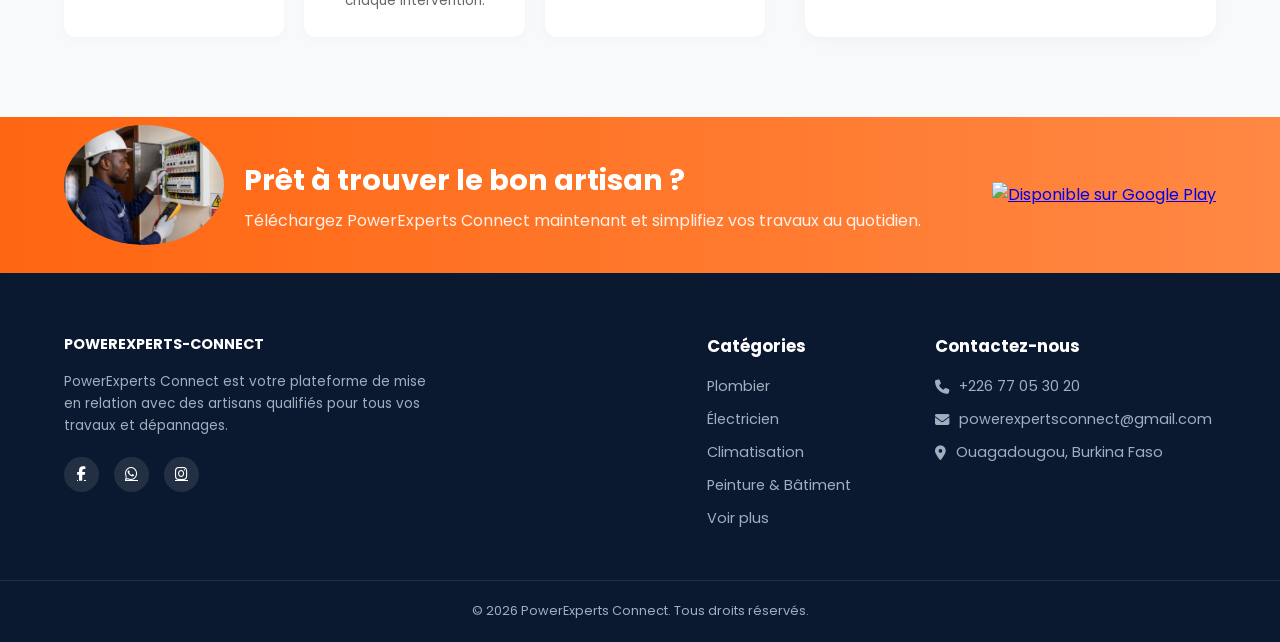
==== commit 18cb875c: "Update index.html" ====
--- a/index.html
+++ b/index.html
@@ -70,7 +70,7 @@
         <div class="container hero-grid">
             <div class="hero-content">
                 <h1>Trouvez le bon artisan pour tous vos travaux <span>en quelques clics !</span></h1>
-                <p>Électricien, plombier, climatisation, peinture, informatique et bien plus encore. Trouvez rapidement des professionnels qualifiés près de chez vous.</p>
+                <p>Électricien, plombier, climaticien, peintre... Trouvez rapidement un artisan qualifié près de chez vous.</p>
                 
                 <div class="hero-features">
                     <div class="h-feat"><i class="fa-solid fa-user-check"></i> <span><strong>Artisans vérifiés</strong><br>Des professionnels de confiance</span></div>
